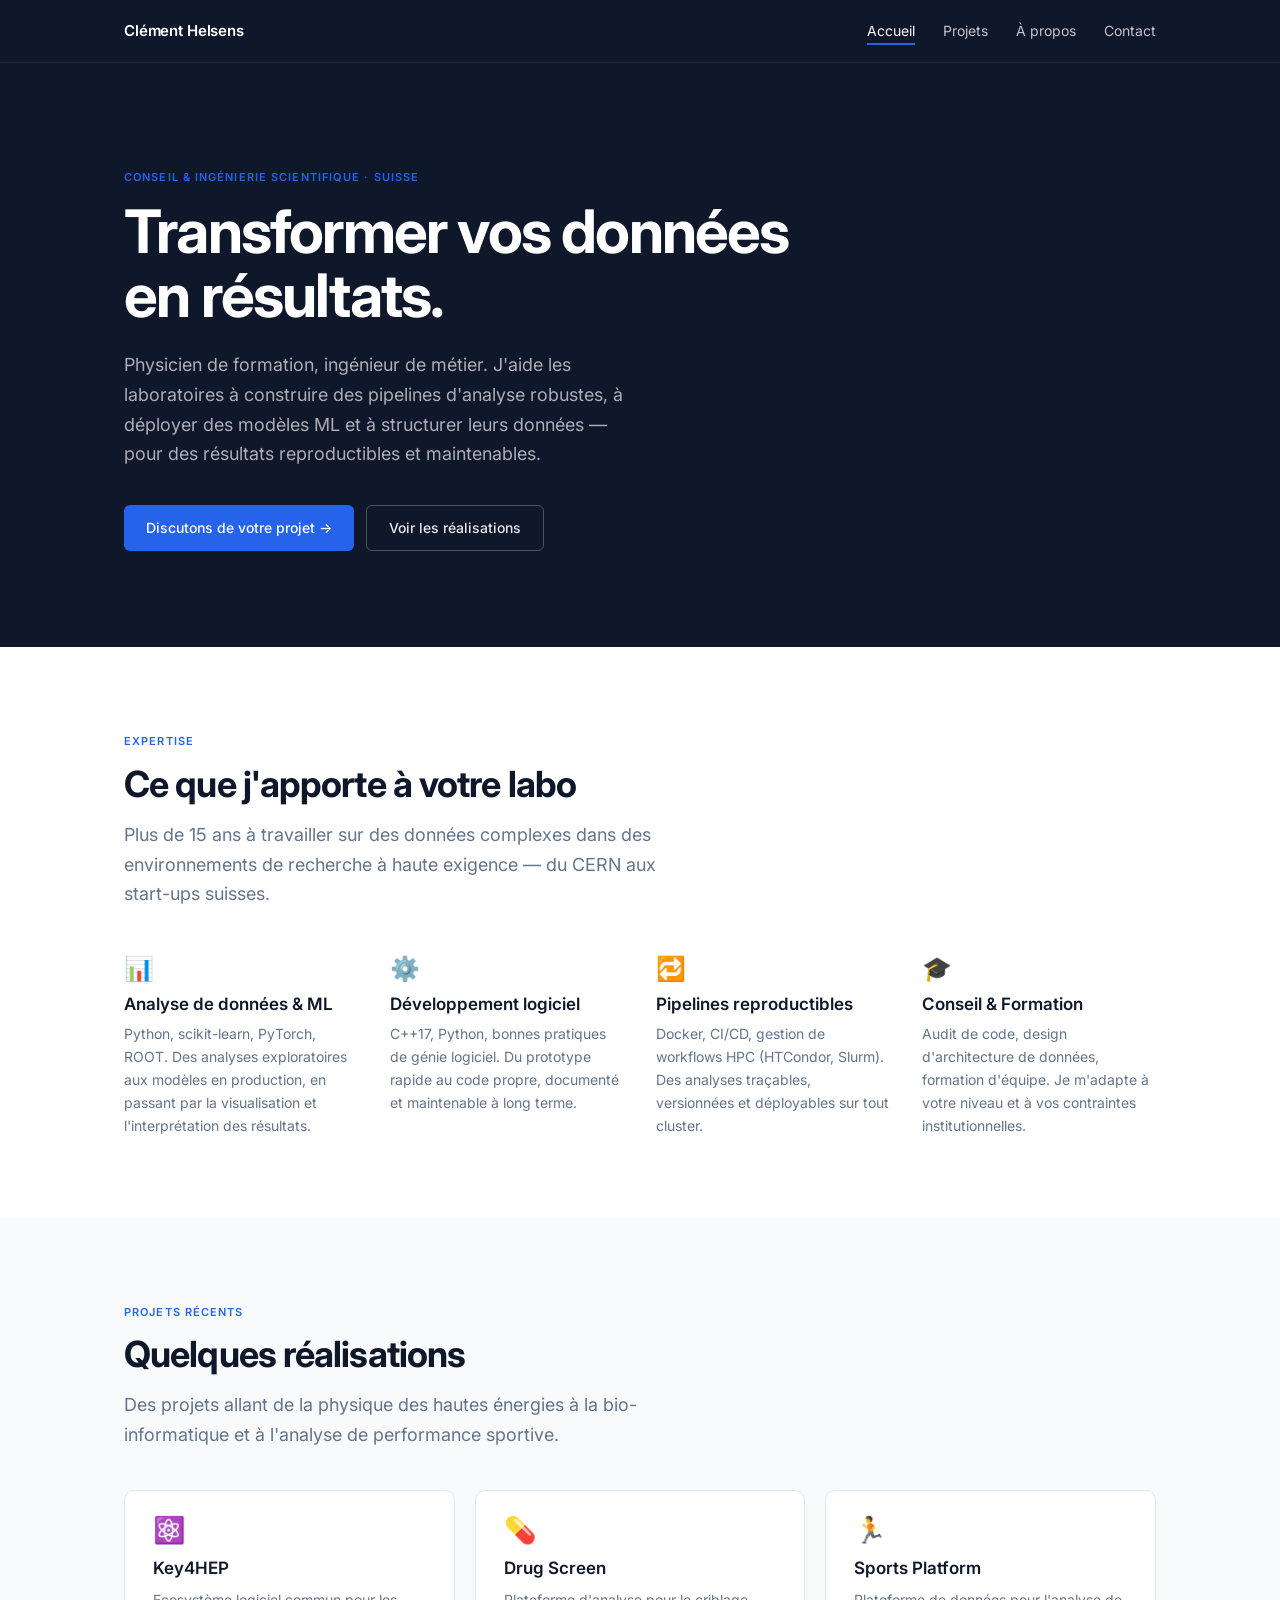
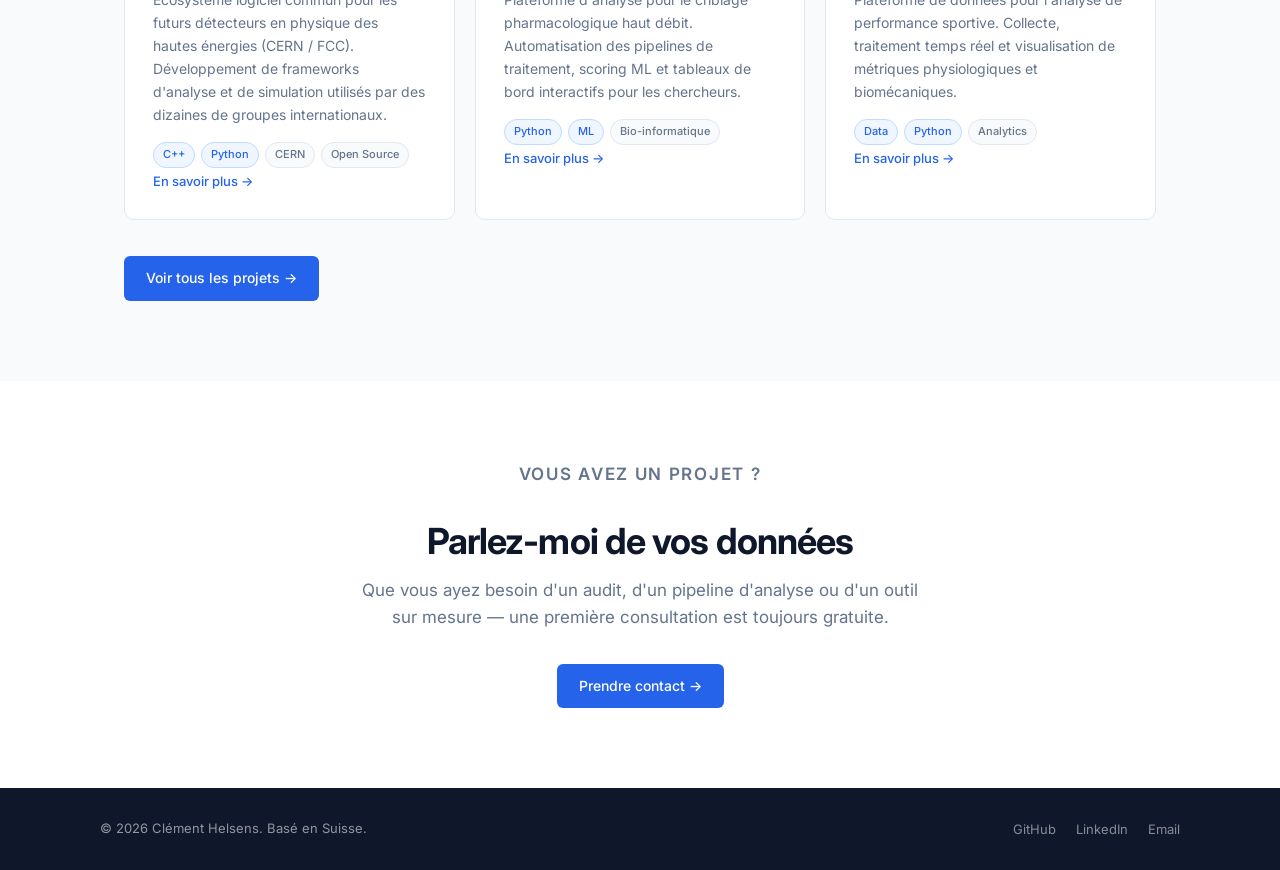
==== index.html @ d0cb8c23 "Initial commit — helsens.ch" ====
<!DOCTYPE html>
<html lang="fr">
<head>
  <meta charset="UTF-8">
  <meta name="viewport" content="width=device-width, initial-scale=1.0">
  <title>Clément Helsens — Ingénieur Data & Conseil Scientifique</title>
  <meta name="description" content="Physicien et ingénieur logiciel spécialisé en analyse de données pour laboratoires de recherche. Basé en Suisse romande.">
  <meta name="author" content="Clément Helsens">
  <meta property="og:title" content="Clément Helsens — Ingénieur Data & Conseil Scientifique">
  <meta property="og:description" content="J'aide les laboratoires de recherche à extraire de la valeur de leurs données — pipelines, ML, conseil.">
  <meta property="og:type" content="website">
  <meta property="og:url" content="https://helsens.ch">
  <link rel="preconnect" href="https://fonts.googleapis.com">
  <link rel="preconnect" href="https://fonts.gstatic.com" crossorigin>
  <link href="https://fonts.googleapis.com/css2?family=Inter:wght@300;400;500;600;700&display=swap" rel="stylesheet">
  <link rel="stylesheet" href="style.css">
</head>
<body>

<!-- ═══════════════════ NAV ═══════════════════ -->
<nav>
  <div class="nav-inner">
    <a href="index.html" class="nav-logo">Clément Helsens</a>
    <button class="nav-burger" aria-label="Menu" onclick="document.querySelector('.nav-links').classList.toggle('open')">
      <span></span><span></span><span></span>
    </button>
    <ul class="nav-links">
      <li><a href="index.html" class="active">Accueil</a></li>
      <li><a href="projects.html">Projets</a></li>
      <li><a href="about.html">À propos</a></li>
      <li><a href="contact.html">Contact</a></li>
    </ul>
  </div>
</nav>

<!-- ═══════════════════ HERO ═══════════════════ -->
<section class="hero">
  <div class="container">
    <p class="label hero-label">Conseil & Ingénierie scientifique · Suisse</p>
    <h1>Transformer vos données<br>en résultats.</h1>
    <p class="lead lead-white">
      Physicien de formation, ingénieur de métier. J'aide les laboratoires à construire
      des pipelines d'analyse robustes, à déployer des modèles ML et à structurer
      leurs données — pour des résultats reproductibles et maintenables.
    </p>
    <div class="btn-group">
      <a href="contact.html" class="btn btn-primary">Discutons de votre projet →</a>
      <a href="projects.html" class="btn btn-outline-dark">Voir les réalisations</a>
    </div>
  </div>
</section>

<!-- ═══════════════════ EXPERTISE ═══════════════════ -->
<section>
  <div class="container">
    <p class="label">Expertise</p>
    <h2>Ce que j'apporte à votre labo</h2>
    <p class="lead">
      Plus de 15 ans à travailler sur des données complexes dans des environnements
      de recherche à haute exigence — du CERN aux start-ups suisses.
    </p>
    <div class="expertise-grid">
      <div class="expertise-item">
        <div class="expertise-icon">📊</div>
        <h3>Analyse de données & ML</h3>
        <p>Python, scikit-learn, PyTorch, ROOT. Des analyses exploratoires aux modèles
        en production, en passant par la visualisation et l'interprétation des résultats.</p>
      </div>
      <div class="expertise-item">
        <div class="expertise-icon">⚙️</div>
        <h3>Développement logiciel</h3>
        <p>C++17, Python, bonnes pratiques de génie logiciel. Du prototype rapide au
        code propre, documenté et maintenable à long terme.</p>
      </div>
      <div class="expertise-item">
        <div class="expertise-icon">🔁</div>
        <h3>Pipelines reproductibles</h3>
        <p>Docker, CI/CD, gestion de workflows HPC (HTCondor, Slurm). Des analyses
        traçables, versionnées et déployables sur tout cluster.</p>
      </div>
      <div class="expertise-item">
        <div class="expertise-icon">🎓</div>
        <h3>Conseil & Formation</h3>
        <p>Audit de code, design d'architecture de données, formation d'équipe. Je
        m'adapte à votre niveau et à vos contraintes institutionnelles.</p>
      </div>
    </div>
  </div>
</section>

<!-- ═══════════════════ PROJETS VEDETTES ═══════════════════ -->
<section class="section-alt">
  <div class="container">
    <p class="label">Projets récents</p>
    <h2>Quelques réalisations</h2>
    <p class="lead">
      Des projets allant de la physique des hautes énergies à la bio-informatique
      et à l'analyse de performance sportive.
    </p>
    <div class="cards-grid">
      <div class="card">
        <div class="card-emoji">⚛️</div>
        <h3>Key4HEP</h3>
        <p>Ecosystème logiciel commun pour les futurs détecteurs en physique des hautes
        énergies (CERN / FCC). Développement de frameworks d'analyse et de simulation
        utilisés par des dizaines de groupes internationaux.</p>
        <div class="tags">
          <span class="tag tag-accent">C++</span>
          <span class="tag tag-accent">Python</span>
          <span class="tag">CERN</span>
          <span class="tag">Open Source</span>
        </div>
        <a href="projects.html#key4hep" class="card-link">En savoir plus →</a>
      </div>
      <div class="card">
        <div class="card-emoji">💊</div>
        <h3>Drug Screen</h3>
        <p>Plateforme d'analyse pour le criblage pharmacologique haut débit. Automatisation
        des pipelines de traitement, scoring ML et tableaux de bord interactifs pour
        les chercheurs.</p>
        <div class="tags">
          <span class="tag tag-accent">Python</span>
          <span class="tag tag-accent">ML</span>
          <span class="tag">Bio-informatique</span>
        </div>
        <a href="projects.html#drugscreen" class="card-link">En savoir plus →</a>
      </div>
      <div class="card">
        <div class="card-emoji">🏃</div>
        <h3>Sports Platform</h3>
        <p>Plateforme de données pour l'analyse de performance sportive. Collecte,
        traitement temps réel et visualisation de métriques physiologiques et
        biomécaniques.</p>
        <div class="tags">
          <span class="tag tag-accent">Data</span>
          <span class="tag tag-accent">Python</span>
          <span class="tag">Analytics</span>
        </div>
        <a href="projects.html#sports" class="card-link">En savoir plus →</a>
      </div>
    </div>
    <div style="margin-top: 36px;">
      <a href="projects.html" class="btn btn-primary">Voir tous les projets →</a>
    </div>
  </div>
</section>

<!-- ═══════════════════ CTA ═══════════════════ -->
<section>
  <div class="container">
    <div class="cta-strip">
      <p class="label">Vous avez un projet ?</p>
      <h2>Parlez-moi de vos données</h2>
      <p>Que vous ayez besoin d'un audit, d'un pipeline d'analyse ou d'un outil sur
      mesure — une première consultation est toujours gratuite.</p>
      <a href="contact.html" class="btn btn-primary">Prendre contact →</a>
    </div>
  </div>
</section>

<!-- ═══════════════════ FOOTER ═══════════════════ -->
<footer>
  <div class="footer-inner">
    <p>© 2026 Clément Helsens. Basé en Suisse.</p>
    <ul class="footer-links">
      <li><a href="https://github.com/clementhelsens" target="_blank" rel="noopener">GitHub</a></li>
      <li><a href="https://linkedin.com/in/clementhelsens" target="_blank" rel="noopener">LinkedIn</a></li>
      <li><a href="mailto:clement.helsens@epfl.ch">Email</a></li>
    </ul>
  </div>
</footer>

</body>
</html>
---- style.css ----
/* ==========================================================================
   Clément Helsens — style.css
   Palette sobre & professionnelle, Inter, responsive
   ========================================================================== */

@import url('https://fonts.googleapis.com/css2?family=Inter:ital,wght@0,300;0,400;0,500;0,600;0,700;1,400&display=swap');

/* ---------- Variables ---------------------------------------------------- */
:root {
  --bg:          #ffffff;
  --bg-alt:      #f8fafc;
  --text:        #0f172a;
  --text-muted:  #64748b;
  --accent:      #2563eb;
  --accent-dark: #1d4ed8;
  --border:      #e2e8f0;
  --nav-bg:      #0f172a;
  --nav-text:    rgba(255,255,255,0.75);
  --nav-active:  #ffffff;
  --radius:      10px;
  --radius-sm:   6px;
  --max-w:       1080px;
  --shadow:      0 4px 24px rgba(15,23,42,0.07);
  --shadow-hover:0 8px 36px rgba(15,23,42,0.12);
  --transition:  0.2s ease;
}

/* ---------- Reset --------------------------------------------------------- */
*, *::before, *::after { box-sizing: border-box; margin: 0; padding: 0; }
html { scroll-behavior: smooth; }
body {
  font-family: 'Inter', -apple-system, BlinkMacSystemFont, 'Segoe UI', sans-serif;
  font-size: 16px;
  line-height: 1.6;
  color: var(--text);
  background: var(--bg);
  -webkit-font-smoothing: antialiased;
  -moz-osx-font-smoothing: grayscale;
}
img { max-width: 100%; display: block; }
a { color: var(--accent); }

/* ---------- Navigation --------------------------------------------------- */
nav {
  background: var(--nav-bg);
  position: sticky;
  top: 0;
  z-index: 200;
  border-bottom: 1px solid rgba(255,255,255,0.06);
}
.nav-inner {
  max-width: var(--max-w);
  margin: 0 auto;
  padding: 0 24px;
  height: 62px;
  display: flex;
  align-items: center;
  justify-content: space-between;
}
.nav-logo {
  color: #fff;
  text-decoration: none;
  font-weight: 600;
  font-size: 0.9375rem;
  letter-spacing: -0.01em;
  white-space: nowrap;
}
.nav-links {
  display: flex;
  gap: 28px;
  list-style: none;
}
.nav-links a {
  color: var(--nav-text);
  text-decoration: none;
  font-size: 0.875rem;
  font-weight: 400;
  transition: color var(--transition);
  padding: 4px 0;
  border-bottom: 2px solid transparent;
}
.nav-links a:hover { color: var(--nav-active); }
.nav-links a.active {
  color: var(--nav-active);
  border-bottom-color: var(--accent);
}

/* Mobile burger */
.nav-burger {
  display: none;
  flex-direction: column;
  gap: 5px;
  background: none;
  border: none;
  cursor: pointer;
  padding: 4px;
}
.nav-burger span {
  display: block;
  width: 22px;
  height: 2px;
  background: #fff;
  border-radius: 2px;
  transition: all var(--transition);
}

@media (max-width: 680px) {
  .nav-burger { display: flex; }
  .nav-links {
    display: none;
    position: absolute;
    top: 62px;
    left: 0;
    right: 0;
    background: var(--nav-bg);
    flex-direction: column;
    gap: 0;
    padding: 8px 0 16px;
    border-bottom: 1px solid rgba(255,255,255,0.08);
  }
  .nav-links.open { display: flex; }
  .nav-links a {
    display: block;
    padding: 10px 24px;
    font-size: 0.9375rem;
    border-bottom: none;
  }
}

/* ---------- Layout helpers ----------------------------------------------- */
.container {
  max-width: var(--max-w);
  margin: 0 auto;
  padding: 0 24px;
}
section { padding: 80px 24px; }
section.section-alt { background: var(--bg-alt); }
section.section-dark {
  background: var(--nav-bg);
  color: #fff;
}

/* ---------- Typography --------------------------------------------------- */
.label {
  display: inline-block;
  font-size: 0.6875rem;
  font-weight: 600;
  letter-spacing: 0.1em;
  text-transform: uppercase;
  color: var(--accent);
  margin-bottom: 12px;
}
h1 {
  font-size: clamp(2.25rem, 5vw, 3.75rem);
  font-weight: 700;
  letter-spacing: -0.03em;
  line-height: 1.08;
}
h2 {
  font-size: clamp(1.625rem, 3vw, 2.25rem);
  font-weight: 700;
  letter-spacing: -0.025em;
  line-height: 1.2;
  margin-bottom: 14px;
}
h3 {
  font-size: 1.0625rem;
  font-weight: 600;
  line-height: 1.35;
  margin-bottom: 8px;
}
.lead {
  font-size: 1.125rem;
  color: var(--text-muted);
  line-height: 1.65;
  max-width: 560px;
  margin-bottom: 40px;
}
.lead-white {
  color: rgba(255,255,255,0.65);
}

/* ---------- Buttons ------------------------------------------------------- */
.btn {
  display: inline-flex;
  align-items: center;
  gap: 6px;
  padding: 11px 22px;
  border-radius: var(--radius-sm);
  font-size: 0.875rem;
  font-weight: 500;
  text-decoration: none;
  transition: all var(--transition);
  cursor: pointer;
  border: none;
  white-space: nowrap;
}
.btn-primary {
  background: var(--accent);
  color: #fff;
}
.btn-primary:hover {
  background: var(--accent-dark);
  transform: translateY(-1px);
  box-shadow: 0 4px 14px rgba(37,99,235,0.35);
}
.btn-outline-dark {
  border: 1.5px solid rgba(255,255,255,0.25);
  color: rgba(255,255,255,0.9);
  background: transparent;
}
.btn-outline-dark:hover {
  border-color: rgba(255,255,255,0.55);
  background: rgba(255,255,255,0.06);
}
.btn-outline {
  border: 1.5px solid var(--border);
  color: var(--text);
  background: transparent;
}
.btn-outline:hover {
  border-color: var(--accent);
  color: var(--accent);
}
.btn-group {
  display: flex;
  gap: 12px;
  flex-wrap: wrap;
  margin-top: 8px;
}

/* ---------- Hero ---------------------------------------------------------- */
.hero {
  background: var(--nav-bg);
  color: #fff;
  padding: 100px 24px 96px;
}
.hero-label { color: var(--accent); }
.hero h1 { margin: 0 0 22px; max-width: 680px; }
.hero .lead {
  color: rgba(255,255,255,0.65);
  max-width: 520px;
  margin-bottom: 36px;
}

/* ---------- Cards --------------------------------------------------------- */
.cards-grid {
  display: grid;
  grid-template-columns: repeat(auto-fit, minmax(288px, 1fr));
  gap: 20px;
  margin-top: 40px;
}
.card {
  background: var(--bg);
  border: 1px solid var(--border);
  border-radius: var(--radius);
  padding: 26px 28px;
  transition: box-shadow var(--transition), transform var(--transition);
}
.card:hover {
  box-shadow: var(--shadow-hover);
  transform: translateY(-2px);
}
.card-emoji {
  font-size: 1.625rem;
  margin-bottom: 14px;
  line-height: 1;
}
.card p {
  font-size: 0.875rem;
  color: var(--text-muted);
  line-height: 1.65;
  margin-bottom: 16px;
}
.card-link {
  font-size: 0.8125rem;
  font-weight: 500;
  color: var(--accent);
  text-decoration: none;
  display: inline-flex;
  align-items: center;
  gap: 4px;
  margin-top: auto;
}
.card-link:hover { color: var(--accent-dark); }

/* ---------- Tags ---------------------------------------------------------- */
.tags {
  display: flex;
  flex-wrap: wrap;
  gap: 6px;
  margin-top: 14px;
}
.tag {
  font-size: 0.6875rem;
  font-weight: 500;
  padding: 3px 9px;
  border-radius: 100px;
  background: var(--bg-alt);
  color: var(--text-muted);
  border: 1px solid var(--border);
}
.tag-accent {
  background: #eff6ff;
  color: var(--accent);
  border-color: #bfdbfe;
}

/* ---------- Expertise grid ----------------------------------------------- */
.expertise-grid {
  display: grid;
  grid-template-columns: repeat(auto-fit, minmax(230px, 1fr));
  gap: 32px;
  margin-top: 48px;
}
.expertise-item { }
.expertise-icon {
  font-size: 1.5rem;
  margin-bottom: 12px;
  line-height: 1;
}
.expertise-item h3 { margin-bottom: 6px; }
.expertise-item p {
  font-size: 0.875rem;
  color: var(--text-muted);
  line-height: 1.65;
}

/* ---------- Timeline ----------------------------------------------------- */
.timeline { max-width: 680px; }
.timeline-item {
  display: grid;
  grid-template-columns: 110px 1fr;
  gap: 20px;
  padding: 22px 0;
  border-bottom: 1px solid var(--border);
}
.timeline-item:first-child { padding-top: 0; }
.timeline-item:last-child { border-bottom: none; }
.timeline-date {
  font-size: 0.8125rem;
  color: var(--text-muted);
  font-weight: 500;
  padding-top: 2px;
  line-height: 1.4;
}
.timeline-content .org {
  font-size: 0.8125rem;
  color: var(--accent);
  font-weight: 500;
  margin-bottom: 6px;
}
.timeline-content p {
  font-size: 0.875rem;
  color: var(--text-muted);
  line-height: 1.65;
}

@media (max-width: 600px) {
  .timeline-item { grid-template-columns: 1fr; gap: 4px; }
  .timeline-date { font-size: 0.75rem; }
}

/* ---------- Skills -------------------------------------------------------- */
.skills-section { margin-top: 56px; }
.skills-grid {
  display: grid;
  grid-template-columns: repeat(auto-fit, minmax(180px, 1fr));
  gap: 24px;
  margin-top: 28px;
}
.skill-col h4 {
  font-size: 0.8125rem;
  font-weight: 600;
  text-transform: uppercase;
  letter-spacing: 0.07em;
  color: var(--text-muted);
  margin-bottom: 12px;
}
.skill-col ul { list-style: none; }
.skill-col li {
  font-size: 0.875rem;
  padding: 5px 0;
  border-bottom: 1px solid var(--border);
  color: var(--text);
}
.skill-col li:last-child { border-bottom: none; }

/* ---------- Contact ------------------------------------------------------- */
.contact-layout {
  display: grid;
  grid-template-columns: 1fr 2fr;
  gap: 56px;
  align-items: start;
  margin-top: 48px;
}
.contact-info p {
  font-size: 0.9375rem;
  color: var(--text-muted);
  line-height: 1.7;
  margin-bottom: 28px;
}
.contact-row {
  display: flex;
  align-items: center;
  gap: 10px;
  text-decoration: none;
  color: var(--text);
  font-size: 0.875rem;
  margin-bottom: 14px;
  transition: color var(--transition);
}
.contact-row:hover { color: var(--accent); }
.contact-row-icon {
  width: 34px;
  height: 34px;
  background: var(--bg-alt);
  border: 1px solid var(--border);
  border-radius: var(--radius-sm);
  display: flex;
  align-items: center;
  justify-content: center;
  font-size: 0.9375rem;
  flex-shrink: 0;
}
.tally-box {
  background: var(--bg-alt);
  border: 1px solid var(--border);
  border-radius: var(--radius);
  padding: 32px;
}
.tally-box h3 { margin-bottom: 6px; }
.tally-box > p {
  font-size: 0.875rem;
  color: var(--text-muted);
  margin-bottom: 24px;
}
.tally-placeholder {
  background: var(--bg);
  border: 2px dashed var(--border);
  border-radius: var(--radius-sm);
  padding: 32px 24px;
  text-align: center;
  color: var(--text-muted);
  font-size: 0.875rem;
  line-height: 1.7;
}
.tally-placeholder code {
  display: inline-block;
  background: #f1f5f9;
  border-radius: 4px;
  padding: 2px 7px;
  font-family: 'Menlo', 'Consolas', monospace;
  font-size: 0.8125rem;
  color: var(--accent);
  margin-top: 8px;
}

@media (max-width: 768px) {
  .contact-layout { grid-template-columns: 1fr; gap: 36px; }
}

/* ---------- CTA strip ----------------------------------------------------- */
.cta-strip {
  text-align: center;
  max-width: 560px;
  margin: 0 auto;
}
.cta-strip h2 { margin-bottom: 14px; }
.cta-strip p {
  font-size: 1.0625rem;
  color: var(--text-muted);
  margin-bottom: 32px;
}

/* ---------- Footer -------------------------------------------------------- */
footer {
  background: var(--nav-bg);
  color: rgba(255,255,255,0.55);
  padding: 28px 24px;
}
.footer-inner {
  max-width: var(--max-w);
  margin: 0 auto;
  display: flex;
  align-items: center;
  justify-content: space-between;
  flex-wrap: wrap;
  gap: 12px;
}
footer p { font-size: 0.8125rem; }
.footer-links {
  display: flex;
  gap: 20px;
  list-style: none;
}
.footer-links a {
  color: rgba(255,255,255,0.5);
  text-decoration: none;
  font-size: 0.8125rem;
  transition: color var(--transition);
}
.footer-links a:hover { color: #fff; }

/* ---------- Project page header ------------------------------------------ */
.page-header {
  background: var(--nav-bg);
  color: #fff;
  padding: 72px 24px 64px;
}
.page-header h1 {
  font-size: clamp(2rem, 4vw, 3rem);
  margin-bottom: 14px;
  max-width: 640px;
}
.page-header .lead { color: rgba(255,255,255,0.65); margin-bottom: 0; }

/* ---------- About profile ------------------------------------------------- */
.about-header {
  display: flex;
  align-items: flex-start;
  gap: 36px;
  margin-bottom: 48px;
  padding-bottom: 40px;
  border-bottom: 1px solid var(--border);
  flex-wrap: wrap;
}
.avatar {
  width: 88px;
  height: 88px;
  border-radius: 50%;
  background: linear-gradient(135deg, #1d4ed8 0%, #7c3aed 100%);
  display: flex;
  align-items: center;
  justify-content: center;
  font-size: 2rem;
  color: #fff;
  flex-shrink: 0;
}
.about-meta h2 {
  font-size: 1.75rem;
  margin-bottom: 4px;
}
.about-meta .role {
  font-size: 1rem;
  color: var(--text-muted);
  margin-bottom: 16px;
}
.about-meta .bio {
  font-size: 0.9375rem;
  color: var(--text-muted);
  max-width: 520px;
  line-height: 1.7;
  margin: 0;
}

/* ---------- Divider ------------------------------------------------------- */
.divider {
  height: 1px;
  background: var(--border);
  margin: 0 24px;
  max-width: var(--max-w);
  margin-left: auto;
  margin-right: auto;
}

/* ---------- Utility ------------------------------------------------------- */
.mt-4  { margin-top: 16px; }
.mt-8  { margin-top: 32px; }
.mt-12 { margin-top: 48px; }
.text-muted { color: var(--text-muted); }
.text-small { font-size: 0.875rem; }
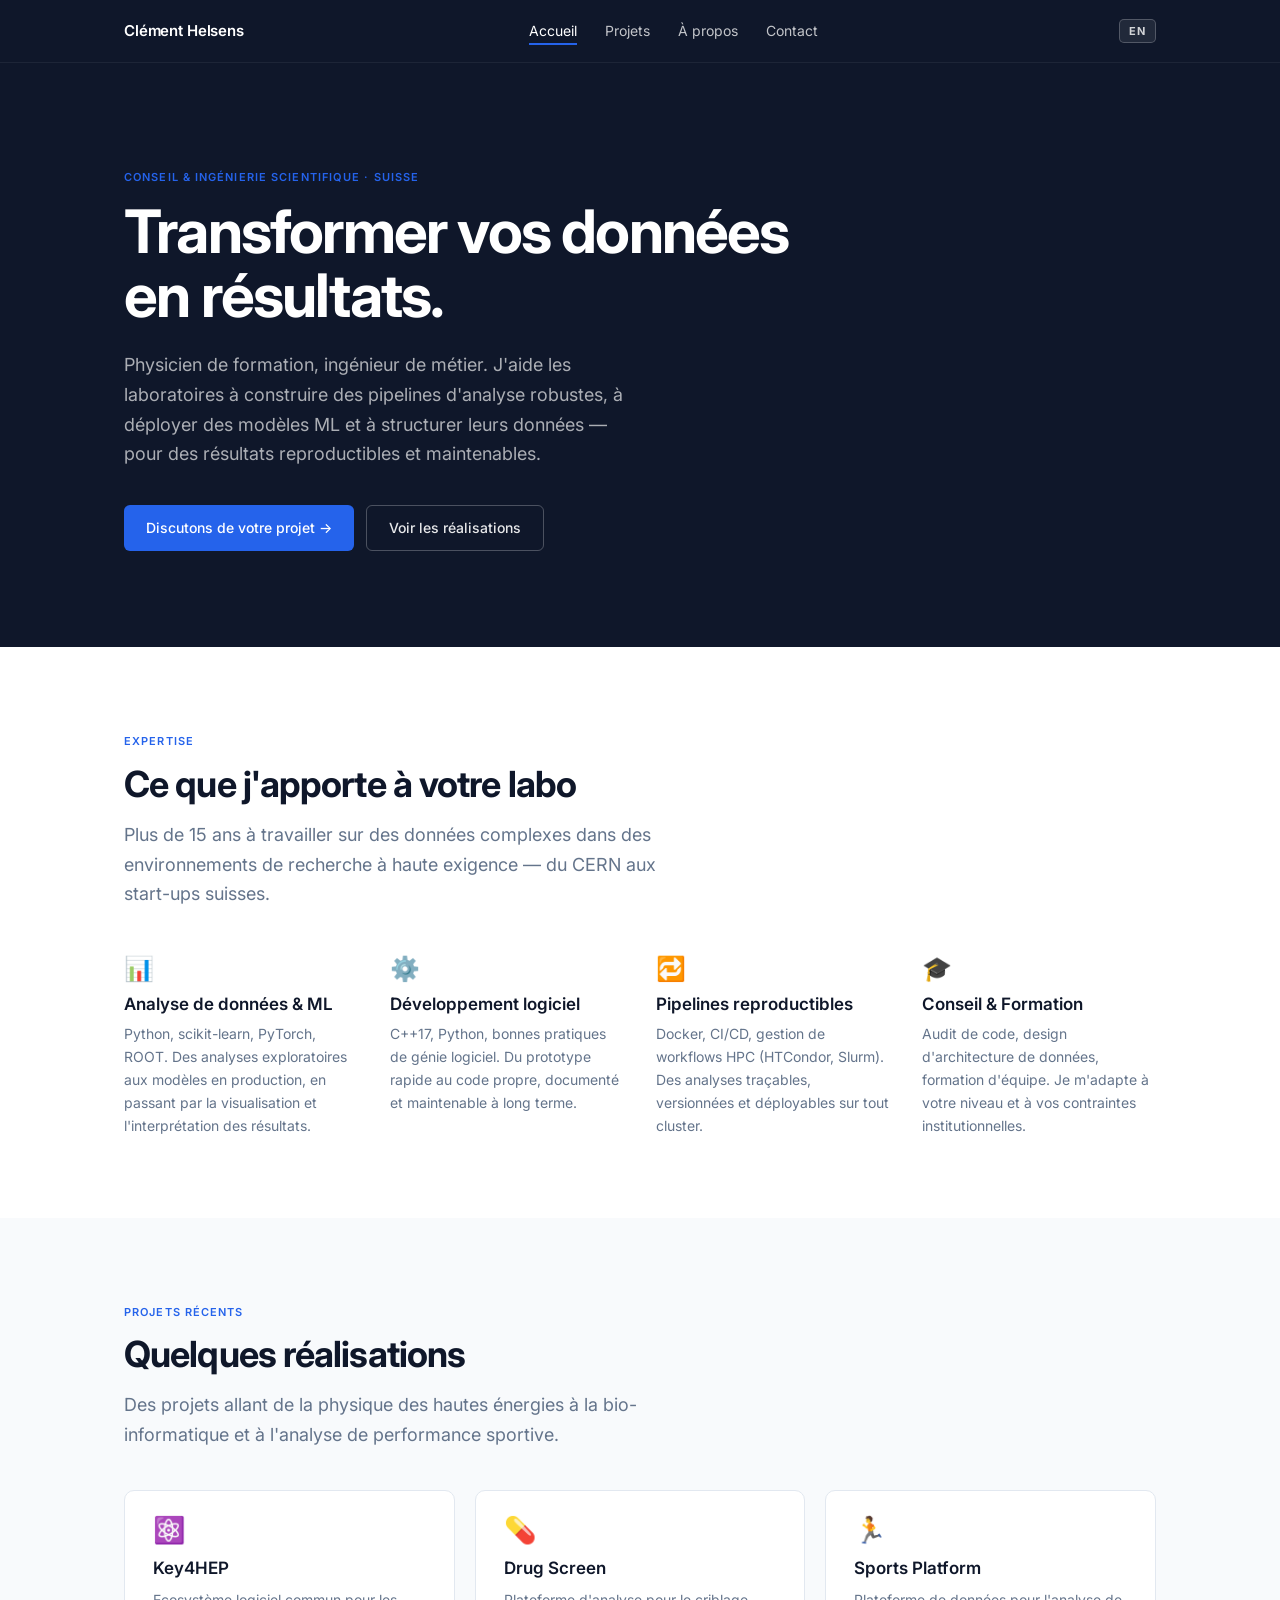
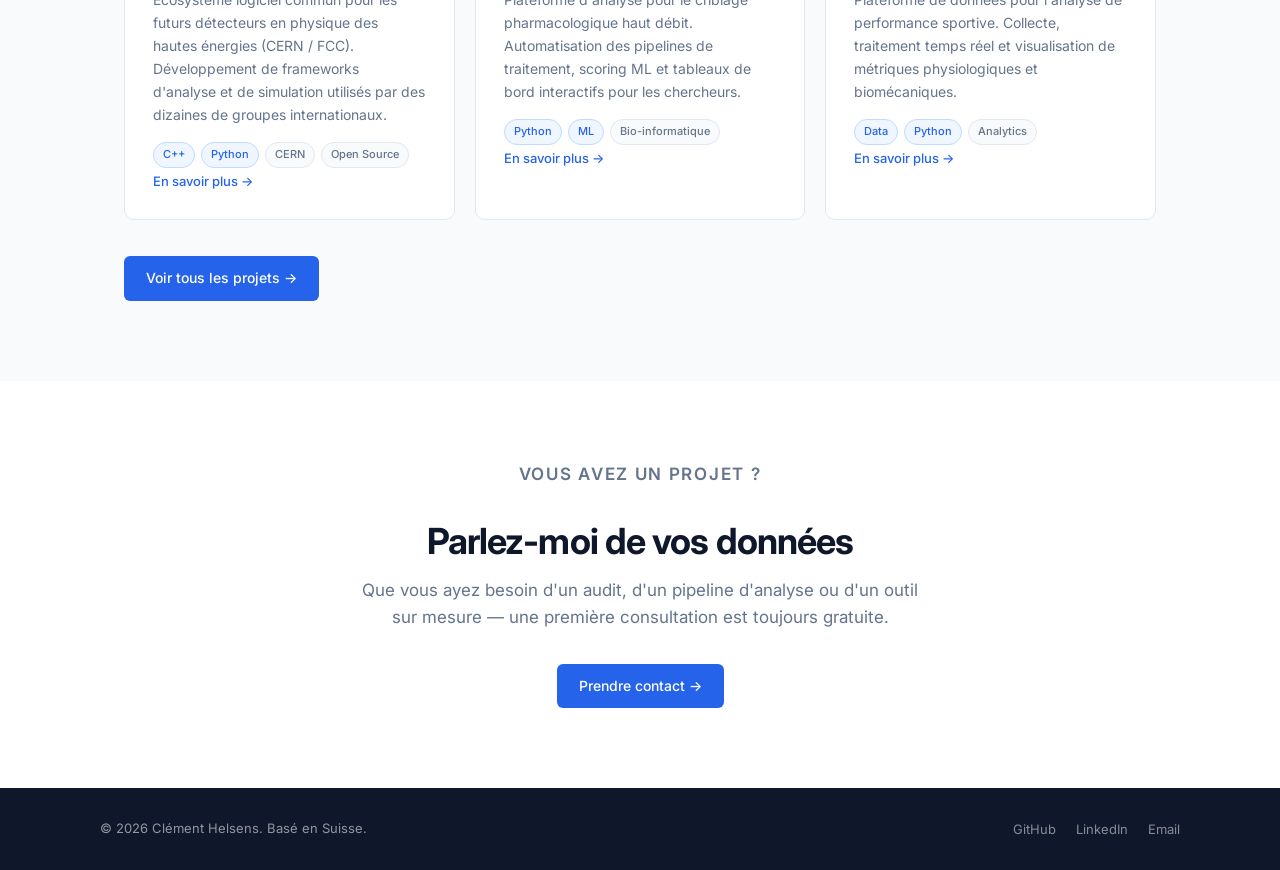
==== commit 5678b6fc: "feat: bilingual FR/EN toggle" ====
--- a/index.html
+++ b/index.html
@@ -1,15 +1,17 @@
 <!DOCTYPE html>
-<html lang="fr">
+<html lang="fr" class="lang-fr">
 <head>
   <meta charset="UTF-8">
   <meta name="viewport" content="width=device-width, initial-scale=1.0">
   <title>Clément Helsens — Ingénieur Data & Conseil Scientifique</title>
   <meta name="description" content="Physicien et ingénieur logiciel spécialisé en analyse de données pour laboratoires de recherche. Basé en Suisse romande.">
   <meta name="author" content="Clément Helsens">
-  <meta property="og:title" content="Clément Helsens — Ingénieur Data & Conseil Scientifique">
-  <meta property="og:description" content="J'aide les laboratoires de recherche à extraire de la valeur de leurs données — pipelines, ML, conseil.">
+  <meta property="og:title" content="Clément Helsens — Data Engineer & Scientific Consultant">
+  <meta property="og:description" content="Helping research labs turn complex data into results — pipelines, ML, consulting.">
   <meta property="og:type" content="website">
   <meta property="og:url" content="https://helsens.ch">
+  <!-- Langue sans flash -->
+  <script>(function(){var l=localStorage.getItem('lang')||'fr';document.documentElement.className='lang-'+l;document.documentElement.lang=l;})();</script>
   <link rel="preconnect" href="https://fonts.googleapis.com">
   <link rel="preconnect" href="https://fonts.gstatic.com" crossorigin>
   <link href="https://fonts.googleapis.com/css2?family=Inter:wght@300;400;500;600;700&display=swap" rel="stylesheet">
@@ -17,7 +19,6 @@
 </head>
 <body>
 
-<!-- ═══════════════════ NAV ═══════════════════ -->
 <nav>
   <div class="nav-inner">
     <a href="index.html" class="nav-logo">Clément Helsens</a>
@@ -25,143 +26,231 @@
       <span></span><span></span><span></span>
     </button>
     <ul class="nav-links">
-      <li><a href="index.html" class="active">Accueil</a></li>
-      <li><a href="projects.html">Projets</a></li>
-      <li><a href="about.html">À propos</a></li>
+      <li><a href="index.html" class="active"><span class="fr">Accueil</span><span class="en">Home</span></a></li>
+      <li><a href="projects.html"><span class="fr">Projets</span><span class="en">Projects</span></a></li>
+      <li><a href="about.html"><span class="fr">À propos</span><span class="en">About</span></a></li>
       <li><a href="contact.html">Contact</a></li>
     </ul>
+    <button class="lang-btn" onclick="toggleLang()" aria-label="Switch language">
+      <span class="fr">EN</span><span class="en">FR</span>
+    </button>
   </div>
 </nav>
 
-<!-- ═══════════════════ HERO ═══════════════════ -->
+<!-- HERO -->
 <section class="hero">
   <div class="container">
-    <p class="label hero-label">Conseil & Ingénierie scientifique · Suisse</p>
-    <h1>Transformer vos données<br>en résultats.</h1>
-    <p class="lead lead-white">
+    <p class="label hero-label">
+      <span class="fr">Conseil & Ingénierie scientifique · Suisse</span>
+      <span class="en">Scientific Consulting & Engineering · Switzerland</span>
+    </p>
+    <h1>
+      <span class="fr">Transformer vos données<br>en résultats.</span>
+      <span class="en">Transforming your data<br>into results.</span>
+    </h1>
+    <p class="lead lead-white fr">
       Physicien de formation, ingénieur de métier. J'aide les laboratoires à construire
       des pipelines d'analyse robustes, à déployer des modèles ML et à structurer
       leurs données — pour des résultats reproductibles et maintenables.
     </p>
+    <p class="lead lead-white en">
+      Physics-trained, engineering-minded. I help research labs build robust data
+      pipelines, deploy ML models and structure their data — for reproducible,
+      maintainable results.
+    </p>
     <div class="btn-group">
-      <a href="contact.html" class="btn btn-primary">Discutons de votre projet →</a>
-      <a href="projects.html" class="btn btn-outline-dark">Voir les réalisations</a>
-    </div>
-  </div>
-</section>
-
-<!-- ═══════════════════ EXPERTISE ═══════════════════ -->
+      <a href="contact.html" class="btn btn-primary">
+        <span class="fr">Discutons de votre projet →</span>
+        <span class="en">Let's talk about your project →</span>
+      </a>
+      <a href="projects.html" class="btn btn-outline-dark">
+        <span class="fr">Voir les réalisations</span>
+        <span class="en">See our work</span>
+      </a>
+    </div>
+  </div>
+</section>
+
+<!-- EXPERTISE -->
 <section>
   <div class="container">
     <p class="label">Expertise</p>
-    <h2>Ce que j'apporte à votre labo</h2>
-    <p class="lead">
+    <h2>
+      <span class="fr">Ce que j'apporte à votre labo</span>
+      <span class="en">What I bring to your lab</span>
+    </h2>
+    <p class="lead fr">
       Plus de 15 ans à travailler sur des données complexes dans des environnements
       de recherche à haute exigence — du CERN aux start-ups suisses.
     </p>
+    <p class="lead en">
+      Over 15 years working with complex data in high-stakes research environments —
+      from CERN to Swiss start-ups.
+    </p>
     <div class="expertise-grid">
       <div class="expertise-item">
         <div class="expertise-icon">📊</div>
-        <h3>Analyse de données & ML</h3>
-        <p>Python, scikit-learn, PyTorch, ROOT. Des analyses exploratoires aux modèles
+        <h3>
+          <span class="fr">Analyse de données & ML</span>
+          <span class="en">Data Analysis & ML</span>
+        </h3>
+        <p class="fr">Python, scikit-learn, PyTorch, ROOT. Des analyses exploratoires aux modèles
         en production, en passant par la visualisation et l'interprétation des résultats.</p>
+        <p class="en">Python, scikit-learn, PyTorch, ROOT. From exploratory analysis to production
+        models, including visualisation and results interpretation.</p>
       </div>
       <div class="expertise-item">
         <div class="expertise-icon">⚙️</div>
-        <h3>Développement logiciel</h3>
-        <p>C++17, Python, bonnes pratiques de génie logiciel. Du prototype rapide au
+        <h3>
+          <span class="fr">Développement logiciel</span>
+          <span class="en">Software Development</span>
+        </h3>
+        <p class="fr">C++17, Python, bonnes pratiques de génie logiciel. Du prototype rapide au
         code propre, documenté et maintenable à long terme.</p>
+        <p class="en">C++17, Python, software engineering best practices. From rapid prototype to
+        clean, documented, long-term maintainable code.</p>
       </div>
       <div class="expertise-item">
         <div class="expertise-icon">🔁</div>
-        <h3>Pipelines reproductibles</h3>
-        <p>Docker, CI/CD, gestion de workflows HPC (HTCondor, Slurm). Des analyses
+        <h3>
+          <span class="fr">Pipelines reproductibles</span>
+          <span class="en">Reproducible Pipelines</span>
+        </h3>
+        <p class="fr">Docker, CI/CD, gestion de workflows HPC (HTCondor, Slurm). Des analyses
         traçables, versionnées et déployables sur tout cluster.</p>
+        <p class="en">Docker, CI/CD, HPC workflow management (HTCondor, Slurm). Traceable,
+        versioned analyses deployable on any cluster.</p>
       </div>
       <div class="expertise-item">
         <div class="expertise-icon">🎓</div>
-        <h3>Conseil & Formation</h3>
-        <p>Audit de code, design d'architecture de données, formation d'équipe. Je
+        <h3>
+          <span class="fr">Conseil & Formation</span>
+          <span class="en">Consulting & Training</span>
+        </h3>
+        <p class="fr">Audit de code, design d'architecture de données, formation d'équipe. Je
         m'adapte à votre niveau et à vos contraintes institutionnelles.</p>
-      </div>
-    </div>
-  </div>
-</section>
-
-<!-- ═══════════════════ PROJETS VEDETTES ═══════════════════ -->
+        <p class="en">Code audits, data architecture design, team training. I adapt to your
+        level and your institutional constraints.</p>
+      </div>
+    </div>
+  </div>
+</section>
+
+<!-- PROJETS -->
 <section class="section-alt">
   <div class="container">
-    <p class="label">Projets récents</p>
-    <h2>Quelques réalisations</h2>
-    <p class="lead">
+    <p class="label">
+      <span class="fr">Projets récents</span>
+      <span class="en">Recent work</span>
+    </p>
+    <h2>
+      <span class="fr">Quelques réalisations</span>
+      <span class="en">Selected projects</span>
+    </h2>
+    <p class="lead fr">
       Des projets allant de la physique des hautes énergies à la bio-informatique
       et à l'analyse de performance sportive.
+    </p>
+    <p class="lead en">
+      Projects ranging from high-energy physics to bioinformatics
+      and sports performance analytics.
     </p>
     <div class="cards-grid">
       <div class="card">
         <div class="card-emoji">⚛️</div>
         <h3>Key4HEP</h3>
-        <p>Ecosystème logiciel commun pour les futurs détecteurs en physique des hautes
+        <p class="fr">Ecosystème logiciel commun pour les futurs détecteurs en physique des hautes
         énergies (CERN / FCC). Développement de frameworks d'analyse et de simulation
         utilisés par des dizaines de groupes internationaux.</p>
+        <p class="en">Common software ecosystem for future high-energy physics detectors
+        (CERN / FCC). Development of analysis and simulation frameworks used by dozens
+        of international groups.</p>
         <div class="tags">
           <span class="tag tag-accent">C++</span>
           <span class="tag tag-accent">Python</span>
           <span class="tag">CERN</span>
           <span class="tag">Open Source</span>
         </div>
-        <a href="projects.html#key4hep" class="card-link">En savoir plus →</a>
+        <a href="projects.html#key4hep" class="card-link">
+          <span class="fr">En savoir plus →</span>
+          <span class="en">Learn more →</span>
+        </a>
       </div>
       <div class="card">
         <div class="card-emoji">💊</div>
         <h3>Drug Screen</h3>
-        <p>Plateforme d'analyse pour le criblage pharmacologique haut débit. Automatisation
-        des pipelines de traitement, scoring ML et tableaux de bord interactifs pour
-        les chercheurs.</p>
+        <p class="fr">Plateforme d'analyse pour le criblage pharmacologique haut débit.
+        Automatisation des pipelines de traitement, scoring ML et tableaux de bord
+        interactifs pour les chercheurs.</p>
+        <p class="en">Analysis platform for high-throughput pharmacological screening.
+        Pipeline automation, ML scoring and interactive dashboards for researchers.</p>
         <div class="tags">
           <span class="tag tag-accent">Python</span>
           <span class="tag tag-accent">ML</span>
           <span class="tag">Bio-informatique</span>
         </div>
-        <a href="projects.html#drugscreen" class="card-link">En savoir plus →</a>
+        <a href="projects.html#drugscreen" class="card-link">
+          <span class="fr">En savoir plus →</span>
+          <span class="en">Learn more →</span>
+        </a>
       </div>
       <div class="card">
         <div class="card-emoji">🏃</div>
         <h3>Sports Platform</h3>
-        <p>Plateforme de données pour l'analyse de performance sportive. Collecte,
-        traitement temps réel et visualisation de métriques physiologiques et
-        biomécaniques.</p>
+        <p class="fr">Plateforme de données pour l'analyse de performance sportive. Collecte,
+        traitement temps réel et visualisation de métriques physiologiques et biomécaniques.</p>
+        <p class="en">Data platform for sports performance analytics. Real-time collection,
+        processing and visualisation of physiological and biomechanical metrics.</p>
         <div class="tags">
           <span class="tag tag-accent">Data</span>
           <span class="tag tag-accent">Python</span>
           <span class="tag">Analytics</span>
         </div>
-        <a href="projects.html#sports" class="card-link">En savoir plus →</a>
+        <a href="projects.html#sports" class="card-link">
+          <span class="fr">En savoir plus →</span>
+          <span class="en">Learn more →</span>
+        </a>
       </div>
     </div>
     <div style="margin-top: 36px;">
-      <a href="projects.html" class="btn btn-primary">Voir tous les projets →</a>
-    </div>
-  </div>
-</section>
-
-<!-- ═══════════════════ CTA ═══════════════════ -->
+      <a href="projects.html" class="btn btn-primary">
+        <span class="fr">Voir tous les projets →</span>
+        <span class="en">View all projects →</span>
+      </a>
+    </div>
+  </div>
+</section>
+
+<!-- CTA -->
 <section>
   <div class="container">
     <div class="cta-strip">
-      <p class="label">Vous avez un projet ?</p>
-      <h2>Parlez-moi de vos données</h2>
-      <p>Que vous ayez besoin d'un audit, d'un pipeline d'analyse ou d'un outil sur
+      <p class="label">
+        <span class="fr">Vous avez un projet ?</span>
+        <span class="en">Got a project?</span>
+      </p>
+      <h2>
+        <span class="fr">Parlez-moi de vos données</span>
+        <span class="en">Tell me about your data</span>
+      </h2>
+      <p class="fr">Que vous ayez besoin d'un audit, d'un pipeline d'analyse ou d'un outil sur
       mesure — une première consultation est toujours gratuite.</p>
-      <a href="contact.html" class="btn btn-primary">Prendre contact →</a>
-    </div>
-  </div>
-</section>
-
-<!-- ═══════════════════ FOOTER ═══════════════════ -->
+      <p class="en">Whether you need an audit, an analysis pipeline or a custom tool —
+      a first consultation is always free.</p>
+      <a href="contact.html" class="btn btn-primary">
+        <span class="fr">Prendre contact →</span>
+        <span class="en">Get in touch →</span>
+      </a>
+    </div>
+  </div>
+</section>
+
 <footer>
   <div class="footer-inner">
-    <p>© 2026 Clément Helsens. Basé en Suisse.</p>
+    <p>
+      <span class="fr">© 2026 Clément Helsens. Basé en Suisse.</span>
+      <span class="en">© 2026 Clément Helsens. Based in Switzerland.</span>
+    </p>
     <ul class="footer-links">
       <li><a href="https://github.com/clementhelsens" target="_blank" rel="noopener">GitHub</a></li>
       <li><a href="https://linkedin.com/in/clementhelsens" target="_blank" rel="noopener">LinkedIn</a></li>
@@ -170,5 +259,14 @@
   </div>
 </footer>
 
+<script>
+function toggleLang() {
+  var html = document.documentElement;
+  var next = html.classList.contains('lang-en') ? 'fr' : 'en';
+  html.className = 'lang-' + next;
+  html.lang = next;
+  localStorage.setItem('lang', next);
+}
+</script>
 </body>
 </html>
--- a/style.css
+++ b/style.css
@@ -570,3 +570,28 @@
 .mt-12 { margin-top: 48px; }
 .text-muted { color: var(--text-muted); }
 .text-small { font-size: 0.875rem; }
+
+/* ---------- Bilingual toggle --------------------------------------------- */
+html.lang-en .fr { display: none; }
+html.lang-fr .en { display: none; }
+
+.lang-btn {
+  background: rgba(255,255,255,0.08);
+  border: 1px solid rgba(255,255,255,0.22);
+  color: rgba(255,255,255,0.8);
+  font-size: 0.6875rem;
+  font-weight: 700;
+  letter-spacing: 0.08em;
+  padding: 4px 9px;
+  border-radius: 5px;
+  cursor: pointer;
+  transition: all var(--transition);
+  font-family: inherit;
+  margin-left: 16px;
+  flex-shrink: 0;
+}
+.lang-btn:hover {
+  background: rgba(255,255,255,0.16);
+  border-color: rgba(255,255,255,0.4);
+  color: #fff;
+}
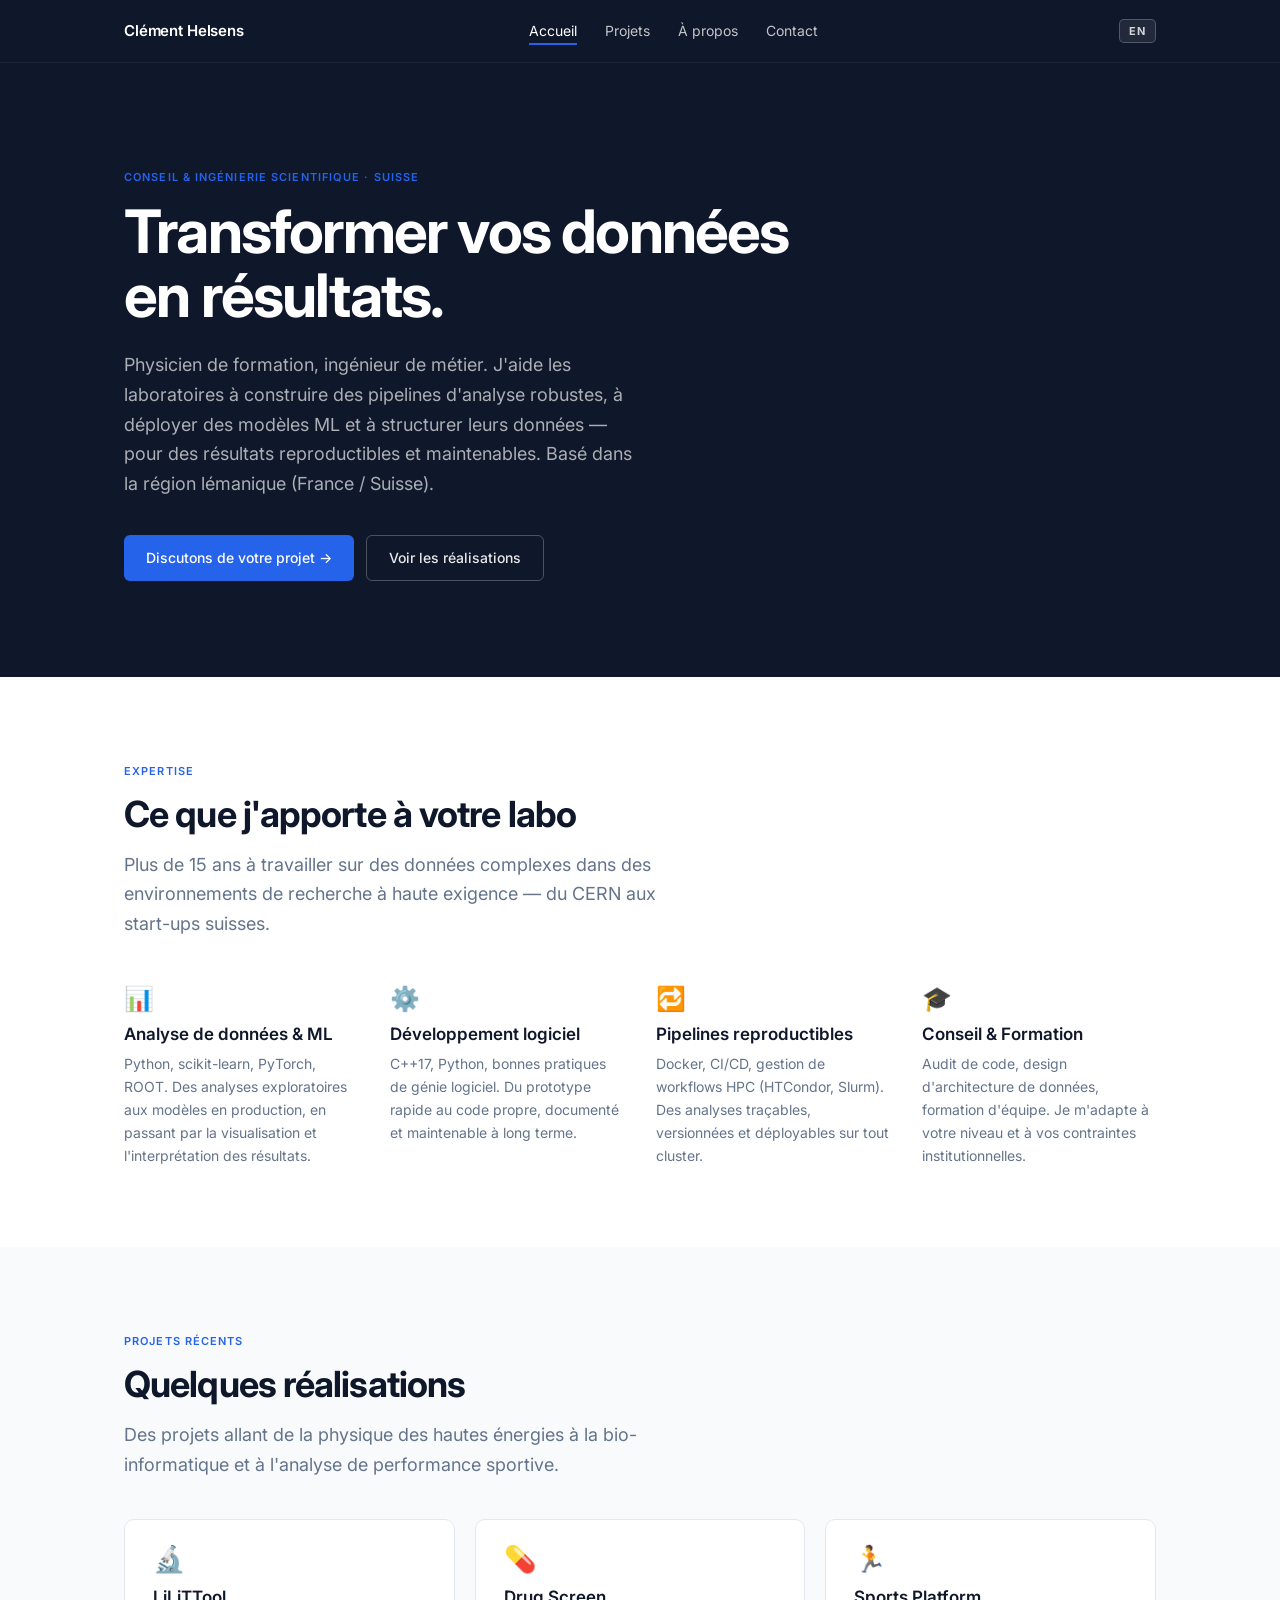
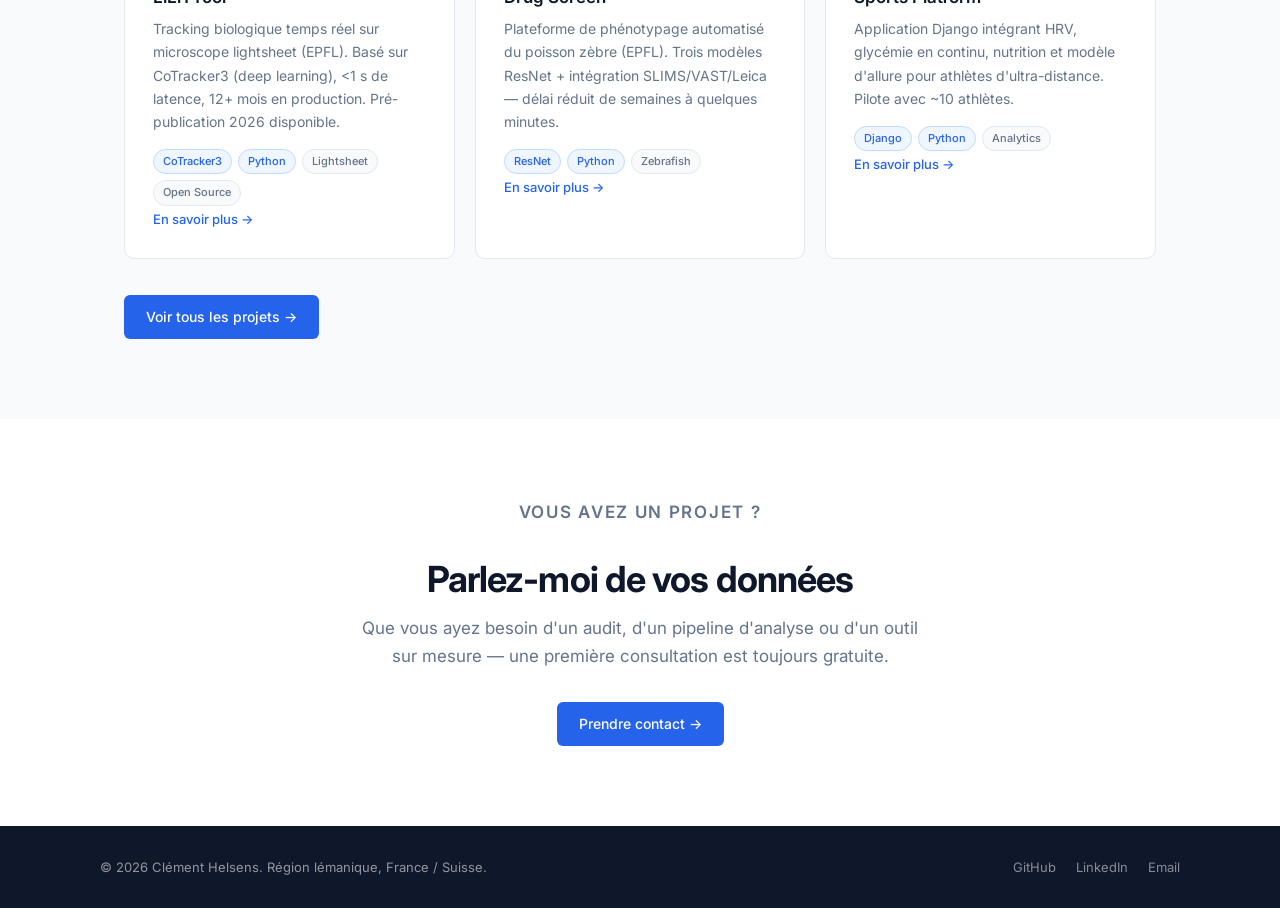
==== commit b5e19b67: "Mise à jour complète : parcours CV, projets réordonnés, LiLiTTool + vidéo, Viventis, localisation Fr" ====
--- a/index.html
+++ b/index.html
@@ -52,11 +52,13 @@
       Physicien de formation, ingénieur de métier. J'aide les laboratoires à construire
       des pipelines d'analyse robustes, à déployer des modèles ML et à structurer
       leurs données — pour des résultats reproductibles et maintenables.
+      Basé dans la région lémanique (France / Suisse).
     </p>
     <p class="lead lead-white en">
       Physics-trained, engineering-minded. I help research labs build robust data
       pipelines, deploy ML models and structure their data — for reproducible,
       maintainable results.
+      Based in the Lake Geneva region (France / Switzerland).
     </p>
     <div class="btn-group">
       <a href="contact.html" class="btn btn-primary">
@@ -157,21 +159,21 @@
     </p>
     <div class="cards-grid">
       <div class="card">
-        <div class="card-emoji">⚛️</div>
-        <h3>Key4HEP</h3>
-        <p class="fr">Ecosystème logiciel commun pour les futurs détecteurs en physique des hautes
-        énergies (CERN / FCC). Développement de frameworks d'analyse et de simulation
-        utilisés par des dizaines de groupes internationaux.</p>
-        <p class="en">Common software ecosystem for future high-energy physics detectors
-        (CERN / FCC). Development of analysis and simulation frameworks used by dozens
-        of international groups.</p>
+        <div class="card-emoji">🔬</div>
+        <h3>LiLiTTool</h3>
+        <p class="fr">Tracking biologique temps réel sur microscope lightsheet (EPFL). Basé sur
+        CoTracker3 (deep learning), &lt;1 s de latence, 12+ mois en production. Pré-publication
+        2026 disponible.</p>
+        <p class="en">Real-time biological tracking on light-sheet microscopy (EPFL). Built on
+        CoTracker3 (deep learning), sub-second latency, 12+ months in production. 2026
+        pre-print available.</p>
         <div class="tags">
-          <span class="tag tag-accent">C++</span>
+          <span class="tag tag-accent">CoTracker3</span>
           <span class="tag tag-accent">Python</span>
-          <span class="tag">CERN</span>
+          <span class="tag">Lightsheet</span>
           <span class="tag">Open Source</span>
         </div>
-        <a href="projects.html#key4hep" class="card-link">
+        <a href="projects.html#lilitool" class="card-link">
           <span class="fr">En savoir plus →</span>
           <span class="en">Learn more →</span>
         </a>
@@ -179,15 +181,14 @@
       <div class="card">
         <div class="card-emoji">💊</div>
         <h3>Drug Screen</h3>
-        <p class="fr">Plateforme d'analyse pour le criblage pharmacologique haut débit.
-        Automatisation des pipelines de traitement, scoring ML et tableaux de bord
-        interactifs pour les chercheurs.</p>
-        <p class="en">Analysis platform for high-throughput pharmacological screening.
-        Pipeline automation, ML scoring and interactive dashboards for researchers.</p>
+        <p class="fr">Plateforme de phénotypage automatisé du poisson zèbre (EPFL). Trois modèles
+        ResNet + intégration SLIMS/VAST/Leica — délai réduit de semaines à quelques minutes.</p>
+        <p class="en">Automated zebrafish phenotyping platform (EPFL). Three ResNet models +
+        SLIMS/VAST/Leica integration — turnaround reduced from weeks to minutes.</p>
         <div class="tags">
+          <span class="tag tag-accent">ResNet</span>
           <span class="tag tag-accent">Python</span>
-          <span class="tag tag-accent">ML</span>
-          <span class="tag">Bio-informatique</span>
+          <span class="tag">Zebrafish</span>
         </div>
         <a href="projects.html#drugscreen" class="card-link">
           <span class="fr">En savoir plus →</span>
@@ -197,12 +198,12 @@
       <div class="card">
         <div class="card-emoji">🏃</div>
         <h3>Sports Platform</h3>
-        <p class="fr">Plateforme de données pour l'analyse de performance sportive. Collecte,
-        traitement temps réel et visualisation de métriques physiologiques et biomécaniques.</p>
-        <p class="en">Data platform for sports performance analytics. Real-time collection,
-        processing and visualisation of physiological and biomechanical metrics.</p>
+        <p class="fr">Application Django intégrant HRV, glycémie en continu, nutrition et modèle
+        d'allure pour athlètes d'ultra-distance. Pilote avec ~10 athlètes.</p>
+        <p class="en">Django app integrating HRV, continuous glucose, nutrition and a race pacing
+        model for ultra-distance athletes. Pilot with ~10 athletes.</p>
         <div class="tags">
-          <span class="tag tag-accent">Data</span>
+          <span class="tag tag-accent">Django</span>
           <span class="tag tag-accent">Python</span>
           <span class="tag">Analytics</span>
         </div>
@@ -248,8 +249,8 @@
 <footer>
   <div class="footer-inner">
     <p>
-      <span class="fr">© 2026 Clément Helsens. Basé en Suisse.</span>
-      <span class="en">© 2026 Clément Helsens. Based in Switzerland.</span>
+      <span class="fr">© 2026 Clément Helsens. Région lémanique, France / Suisse.</span>
+      <span class="en">© 2026 Clément Helsens. Lake Geneva region, France / Switzerland.</span>
     </p>
     <ul class="footer-links">
       <li><a href="https://github.com/clementhelsens" target="_blank" rel="noopener">GitHub</a></li>
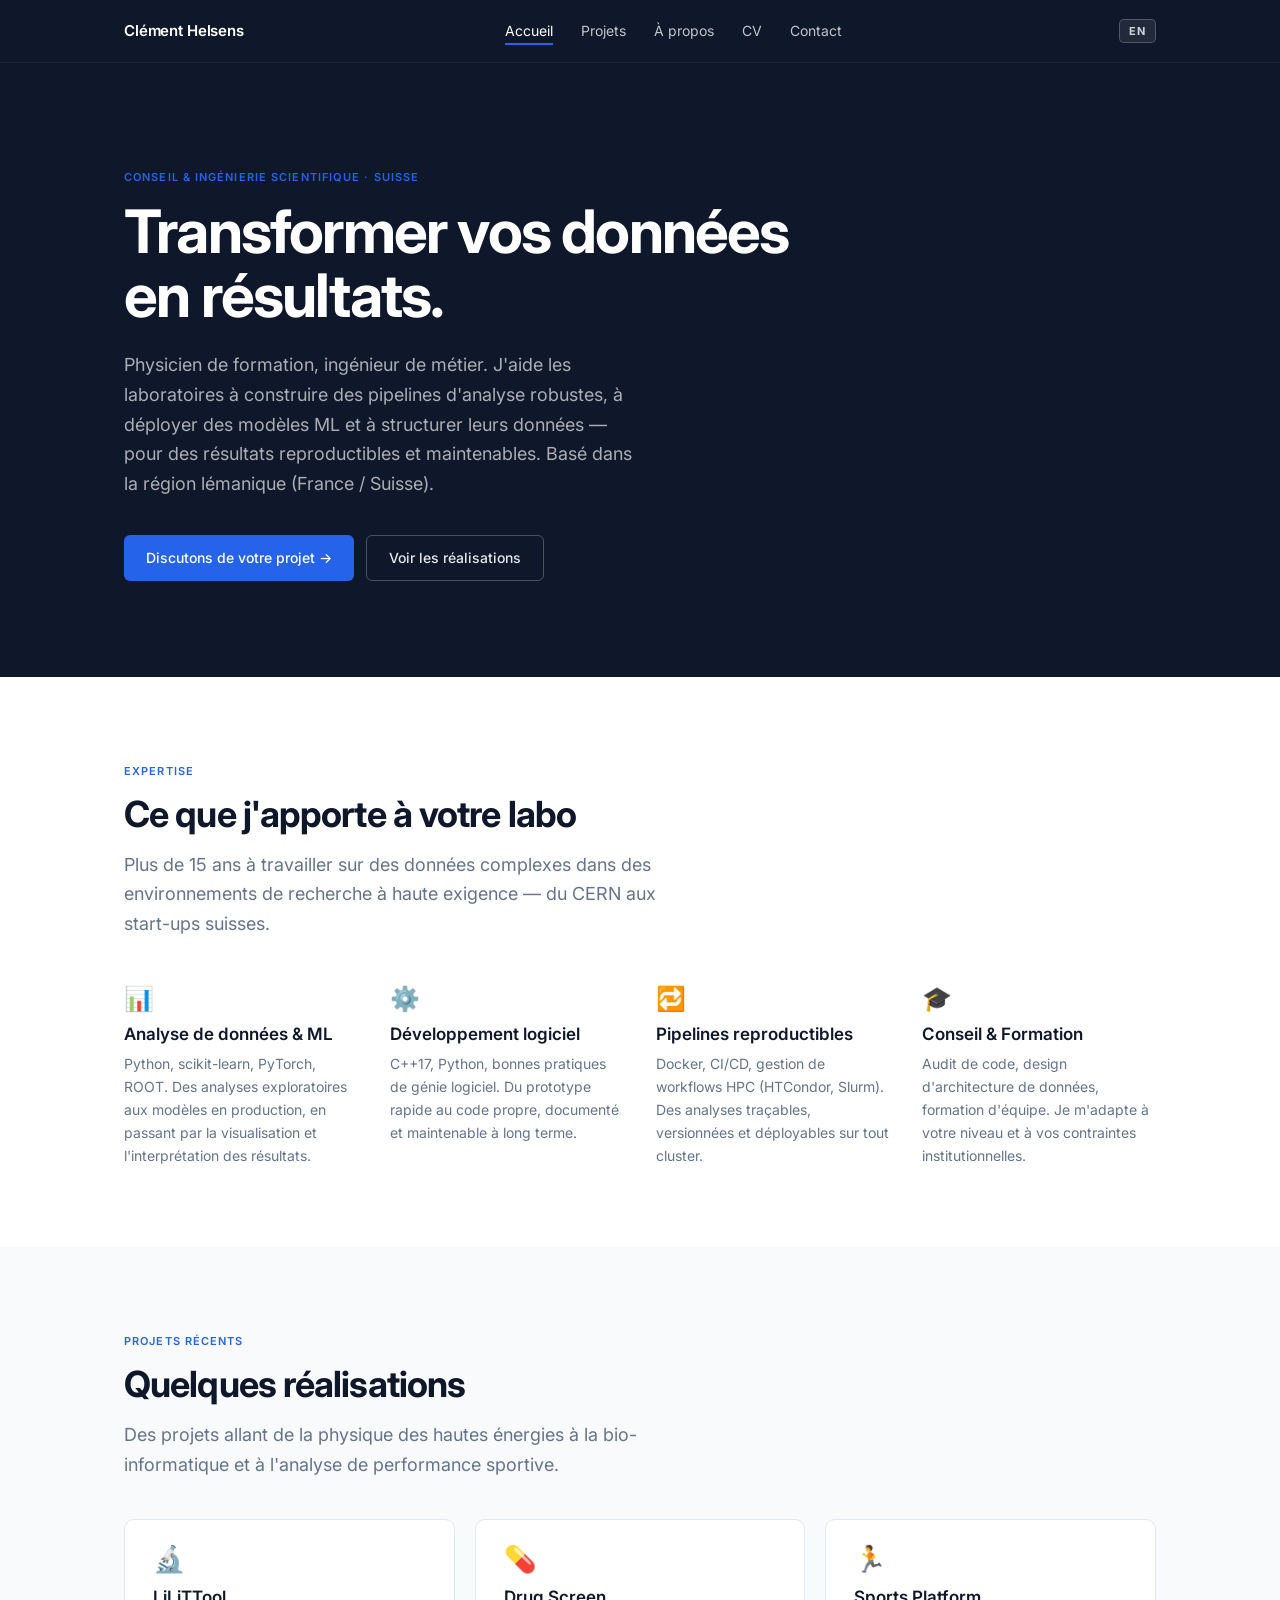
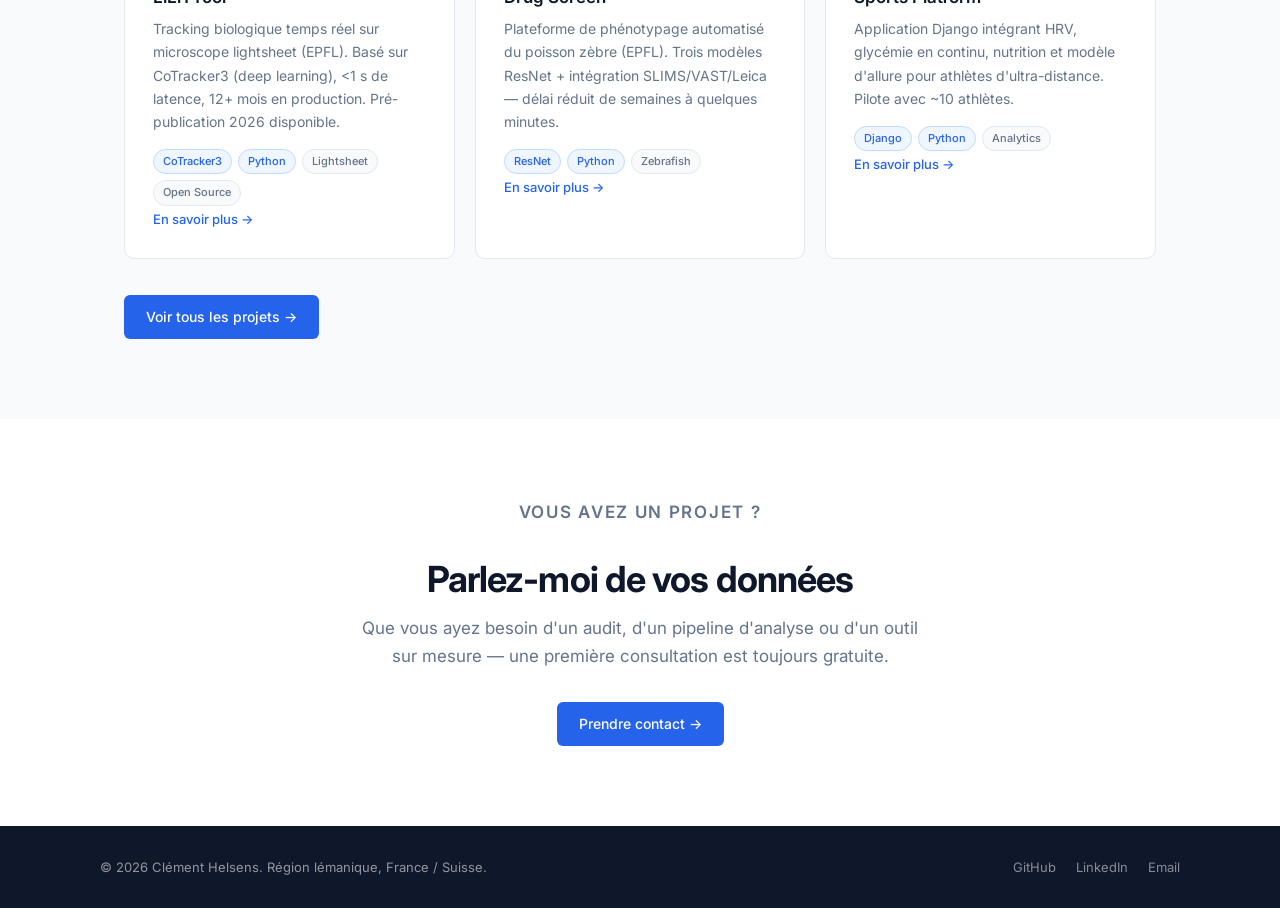
==== commit bd8c42a8: "Mise à jour complète : parcours CV, projets réordonnés, LiLiTTool + vidéo, Viventis, localisation Fr" ====
--- a/index.html
+++ b/index.html
@@ -29,6 +29,7 @@
       <li><a href="index.html" class="active"><span class="fr">Accueil</span><span class="en">Home</span></a></li>
       <li><a href="projects.html"><span class="fr">Projets</span><span class="en">Projects</span></a></li>
       <li><a href="about.html"><span class="fr">À propos</span><span class="en">About</span></a></li>
+      <li><a href="cv.html">CV</a></li>
       <li><a href="contact.html">Contact</a></li>
     </ul>
     <button class="lang-btn" onclick="toggleLang()" aria-label="Switch language">
